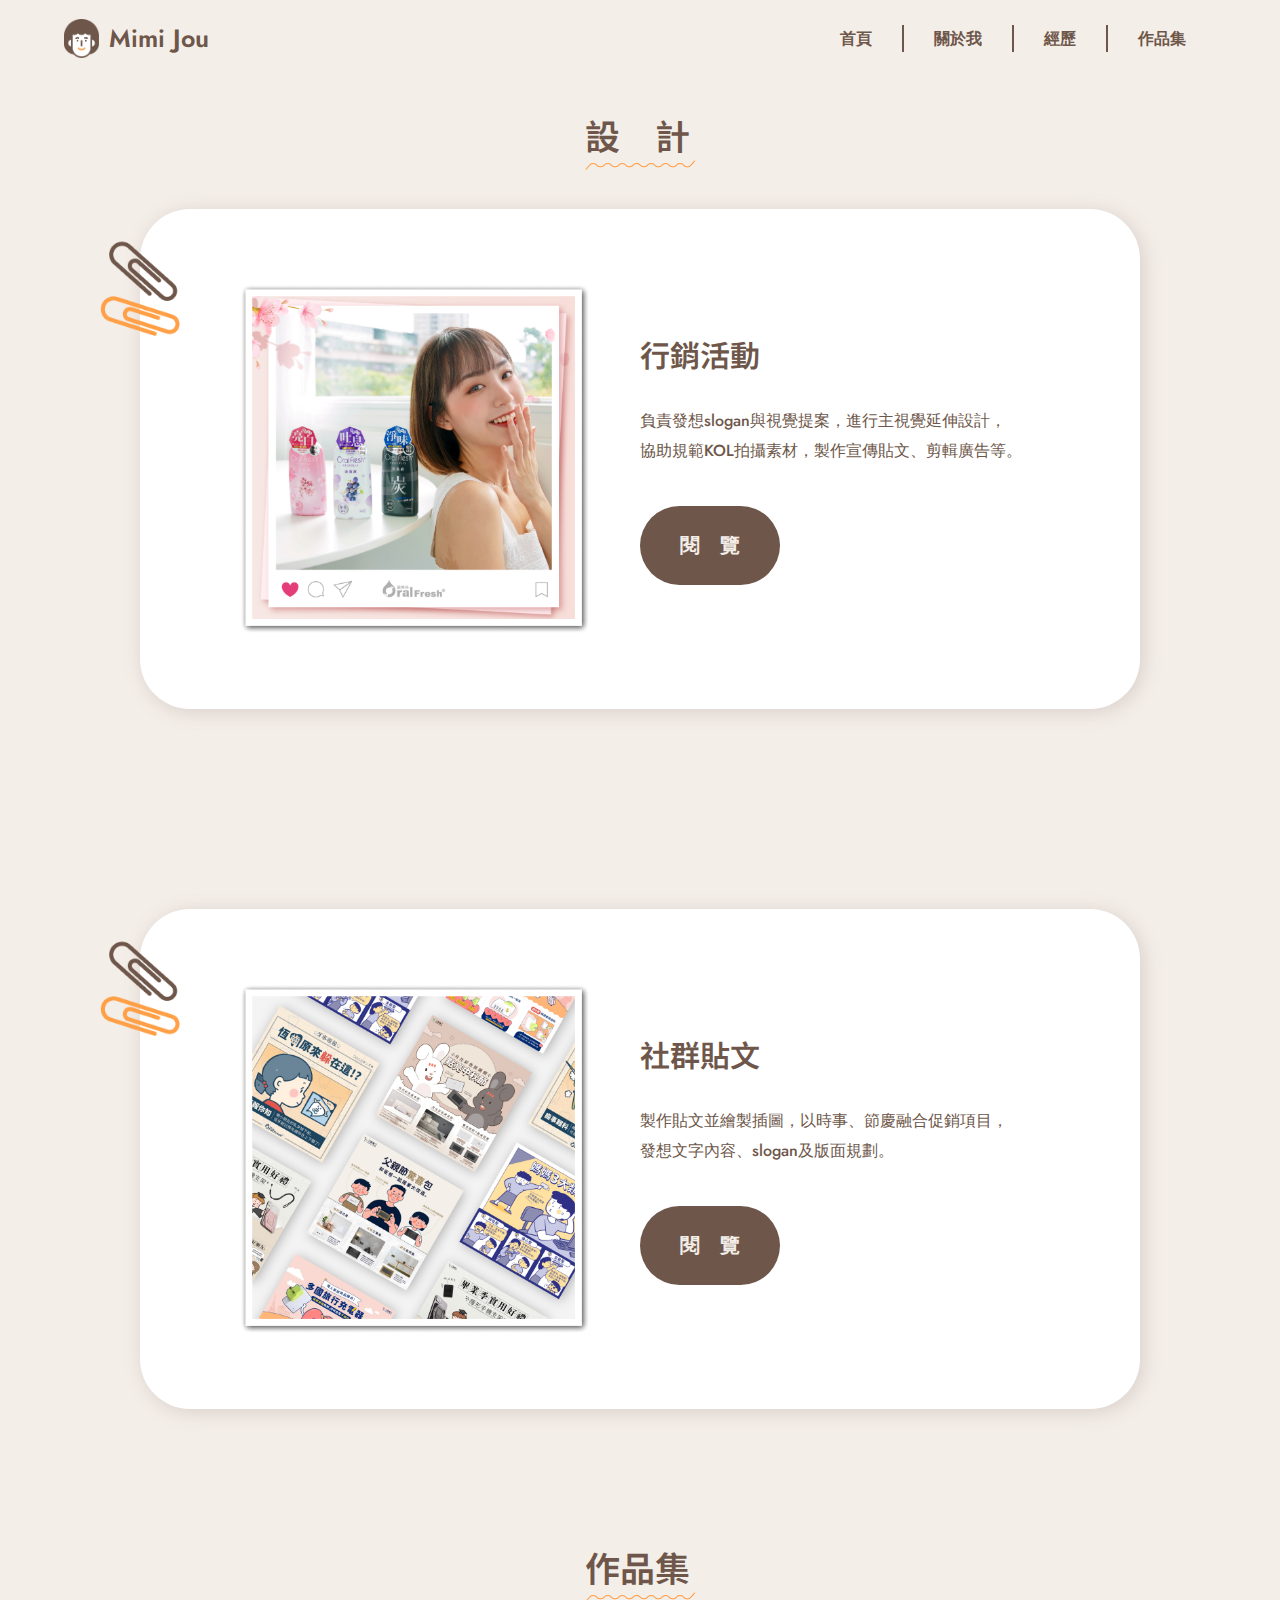
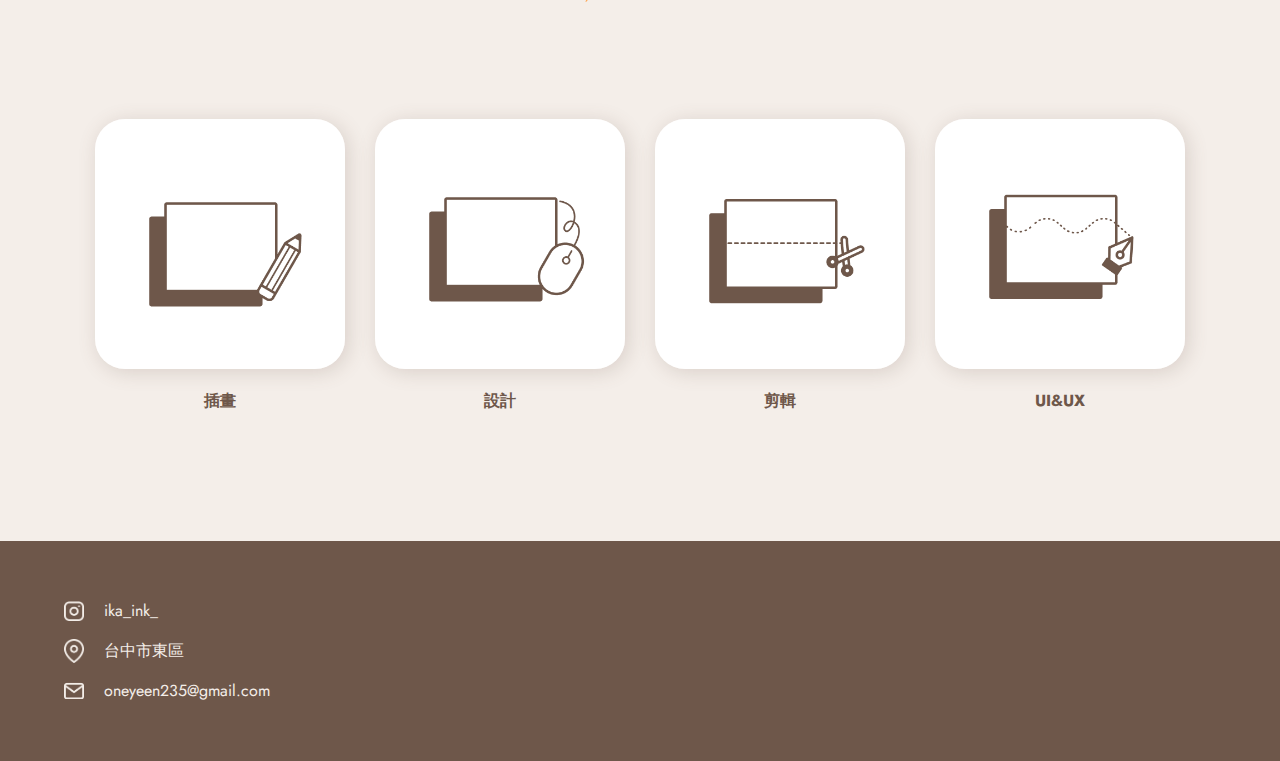
==== work-design.html @ e5b15209 "更新網址/手機板" ====
<!DOCTYPE html>
<html lang="en">
  <head>
    <meta charset="UTF-8" />
    <meta name="viewport" content="width=device-width, initial-scale=1.0" />
    <title>Mimi</title>
     <!-- css -->
    <link rel="stylesheet" href="../css/style.css" />
    <link rel="stylesheet" href="../css/work.css" />
    <!-- 字體 -->
    <link rel="preconnect" href="https://fonts.googleapis.com" />
    <link rel="preconnect" href="https://fonts.gstatic.com" crossorigin />
    <link
      href="https://fonts.googleapis.com/css2?family=Jost:wght@200;300;700&family=Noto+Sans+TC:wght@100;800&display=swap"
      rel="stylesheet"
    />
    <link rel="stylesheet" />
    <link rel="preconnect" href="https://fonts.googleapis.com" />
    <link rel="preconnect" href="https://fonts.gstatic.com" crossorigin />
    <link
      href="https://fonts.googleapis.com/css2?family=Jost:wght@700&display=swap"
      rel="stylesheet"
    />
    <link rel="preconnect" href="https://fonts.googleapis.com" />
    <link rel="preconnect" href="https://fonts.gstatic.com" crossorigin />
    <link
      href="https://fonts.googleapis.com/css2?family=Jost:wght@700&family=Noto+Sans+TC:wght@100;800&display=swap"
      rel="stylesheet"
    />
  </head>
  <!--設計-->
  <body>
    <!--導覽列-->
        <!--手機-->
        <ul class="nav-list-phone">
          <li class="nav-item-phone"><a href="/index.html">首頁</a></li>
          <li class="nav-item-phone"><a href="#">關於我</a></li>
          <li class="nav-item-phone"><a href="#">經歷</a></li>
          <li class="nav-item-phone"><a href="#">作品集</a></li>
         </ul>
         <!--電腦-->
        <section class="nav-outside">
          <nav class="navbar">
            <a class="nav-logo" href="/index.html">
              <div class="nav-logo-img">
                <img src="./img/頭.png" alt="" />
              </div>
              <span>Mimi Jou</span>
            </a>
            <ul class="nav-list">
              <li class="nav-item"><a href="/index.html">首頁</a></li>
              <li class="nav-item"><a href="#">關於我</a></li>
              <li class="nav-item"><a href="#">經歷</a></li>
              <li class="nav-item"><a href="#">作品集</a></li>
            </ul>
            <!--隱藏選單-->
            <img class="nav-list-img"src="./img/三.png" alt="" />
          </nav>
        </section>
    <!--作品-->
    <section class="draw">
      <!-- 標題 -->
      <div class="draw-title">
        <h1>設　計</h1>
        <img src="../img/底線.png" />
      </div>
      <!-- 設計1 -->
      <div class="draw-board">
        <!-- 裝飾 -->
        <img class="paper-clip" src="../img/迴紋針.png" />
        <!-- 圖片 -->
        <img class="draw-pht1" src="../img/design-1.png" />
        <img class="draw-pht2" src="../img/./紙.png" />
        <!-- 文字 -->
        <div class="draw-content">
          <h1>行銷活動</h1>
          <p>
            負責發想slogan與視覺提案，進行主視覺延伸設計，
          </br>協助規範KOL拍攝素材，製作宣傳貼文、剪輯廣告等。</p>
          <!-- 按鈕 -->
          <a
            target="_blank"
            class="draw-btn"
            href="https://dribbble.com/shots/23225949-?utm_source=Clipboard_Shot&utm_campaign=Mimi1999&utm_content=%E8%A1%8C%E9%8A%B7%E6%B4%BB%E5%8B%95%E8%A8%AD%E8%A8%88-%E6%AB%BB%E6%AB%BB%E6%9C%9F%E7%9B%BC&utm_medium=Social_Share&utm_source=Clipboard_Shot&utm_campaign=Mimi1999&utm_content=%E8%A1%8C%E9%8A%B7%E6%B4%BB%E5%8B%95%E8%A8%AD%E8%A8%88-%E6%AB%BB%E6%AB%BB%E6%9C%9F%E7%9B%BC&utm_medium=Social_Share"
            >閱　覽
          </a>
        </div>
      </div>
      <!-- 設計2 -->
      <div class="draw-board">
        <!-- 裝飾 -->
        <img class="paper-clip" src="../img/迴紋針.png" />
        <!-- 圖片 -->
        <img class="draw-pht1" src="../img/design-2.png" />
        <img class="draw-pht2" src="../img/./紙.png" />
        <!-- 文字 -->
        <div class="draw-content">
          <h1>社群貼文</h1>
          <p>
            製作貼文並繪製插圖，以時事、節慶融合促銷項目，
          </br>發想文字內容、slogan及版面規劃。
          </p>
          <!-- 按鈕 -->
          <a
            target="_blank"
            class="draw-btn"
            href="https://dribbble.com/shots/23232921-?utm_source=Clipboard_Shot&utm_campaign=Mimi1999&utm_content=%E7%A4%BE%E7%BE%A4%E8%B2%BC%E6%96%87%E8%A8%AD%E8%A8%88&utm_medium=Social_Share&utm_source=Clipboard_Shot&utm_campaign=Mimi1999&utm_content=%E7%A4%BE%E7%BE%A4%E8%B2%BC%E6%96%87%E8%A8%AD%E8%A8%88&utm_medium=Social_Share"
            >閱　覽
          </a>
        </div>
      </div>
    </section>
         <!--作品選項-->
         <section class="work">
          <div class="work-title">
            <h1>作品集</h1>
            <img src="../img/底線.png" />
          </div>
          <div class="work-item">
            <div class="item-box">
              <a  href="./work-draw.html" class="work-draw"></a>
              <p>插畫</p>
            </div>
            <div class="item-box">
              <a  href="./work-design.html" class="work-design"></a>
              <p>設計</p>
            </div>
            <div class="item-box">
              <a  href="./work-vedio.html" class="work-vedio"></a>
              <p>剪輯</p>
            </div>
            <div class="item-box">
              <a  href="./work-UI.html" class="work-UI"></a>
              <p>UI&UX</p>
          </div>
            </div>
        </section> 
    <!--資訊-->
    <section class="lowest">
      <div class="information">
         <div class="information-item">
         <img src="../img/🦆 ig.png"/><p>ika_ink_</p>
         </div>
       <div class="information-item">
         <img src="../img/🦆 map.png"/><p>台中市東區</p>
       </div>
         <div class="information-item">
         <img src="../img/🦆 mail.png"/><p>oneyeen235@gmail.com</p>
         </div>
       </div>
    </section>
  </body>
</html>
---- css/style.css ----
* {
  margin: 0;
  padding: 0;
  box-sizing: border-box;
  text-decoration: none;
  list-style: none;
}
body {
  position: relative;
  background-color: #f4eee9;
  margin-top: 76.77px;
}
/*導覽器*/
.nav-outside {
  display: flex;
  width: 100%;
  height: 76.77px;
  background-color: #f4eee9;
  position: fixed;
  top: 0;
  margin: 0 auto;
  z-index: 900;
}
.navbar {
  display: flex;
  max-width: 1400px;
  width: 95%;
  align-items: center;
  justify-content: space-between;
  padding: 16px 32px;
  background-color: #f4eee9;
  margin: 0 auto;
  top: 0;
  z-index: 1000;
}
.nav-logo {
  display: flex;
  align-items: center;
  gap: 10px;
}
.nav-logo span:hover {
  display: flex;
  color: #ff9f46;
  transition: all 0.5s;
}
.nav-logo span {
  color: #6e574a;
  font-family: Jost;
  font-size: 30px;
  font-style: normal;
  font-weight: 600;
  line-height: normal;
  transition: all 0.5s;
}
.nav-logo-img {
  width: 40px;
  height: auto;
}
.nav-logo-img img {
  width: 100%;
  height: auto;
  object-fit: contain;
  display: flex;
  align-items: center;
  justify-content: center;
}
.nav-list {
  display: flex;
  align-items: center;
  justify-content: center;
}
.nav-item {
  padding: 2px 30px;
  border-right: 2px solid #6e574a;
}
.nav-item a {
  display: inline-block;
  color: #6e574a;
  font-weight: bolder;
  font-family: "Jost", sans-serif;
  font-size: 20px;
  transition: all 0.2s;
}
.nav-item a:hover {
  display: inline-block;
  transition: all 0.5s;
  transform: translateY(-5px);
}
.nav-item:last-child {
  border: none;
}
/*手機*/
.nav-list-phone {
  display: none;
  width: 100;
  height: 104px;
  align-items: center;
  justify-content: center;
  background-color: #6e574a;
}
.nav-item-phone {
  padding: 1px 20px;
  border-right: 2px solid #f4eee9;
}
.nav-item-phone a {
  display: inline-block;
  color: #f4eee9;
  font-weight: bolder;
  font-family: "Jost", sans-serif;
  font-size: 14px;
  transition: all 0.2s;
}
.nav-item-phone a:hover {
  display: inline-block;
  transition: all 0.5s;
  transform: translateY(-5px);
}
.nav-item-phone:last-child {
  border: none;
}
.nav-list-img {
  display: none;
  width: 12px;
  height: 12px;
}
@media (max-width: 1440px) {
  .nav-logo-img {
    width: 35px;
    height: auto;
  }
  .nav-logo span {
    font-size: 25px;
  }
  .nav-item a {
    font-size: 16px;
  }
}
@media (max-width: 1200px) {
  .nav-logo-img {
    width: 35px;
    height: auto;
  }
  .nav-logo span {
    font-size: 25px;
  }
  .nav-item a {
    font-size: 16px;
  }
}
@media (max-width: 900px) {
  .nav-logo-img {
    width: 30px;
    height: auto;
  }
  .nav-logo span {
    font-size: 25px;
  }
}
@media (max-width: 520px) {
  .nav-outside {
    width: 100%;
  }
  .navbar {
    width: 90%;
    align-items: center;
    justify-content: space-between;
    padding: 0px 32px 0px 32px;
    margin: 0;
  }
  .nav-list-img {
    display: flex;
    width: 12px;
    height: 12px;
  }
  .nav-logo span {
    font-size: 25px;
  }
  .nav-logo-img {
    width: 30px;
    height: auto;
  }
  .nav-item {
    display: none;
  }
  .nav-outside {
    justify-content: center;
  }
}
/*作品集*/
.work {
  display: flex;
  max-width: 1400px;
  width: 95%;
  height: 700px;
  padding: 72px 32px;
  margin: 0 auto;
  flex-direction: column;
  justify-content: center;
}
.work-title {
  display: flex;
  height: 100px;
  background-color: #f4eee9;
  flex-direction: column;
}
.work-title h1 {
  color: #6e574a;
  font-size: 35px;
  font-weight: 600;
  margin: 0px;
  font-family: "Jost", sans-serif;
  font-family: "Noto Sans TC", sans-serif;
}
.work-title img {
  width: 110px;
  height: 10px;
  flex-shrink: 0;
  margin-bottom: 30px;
}
.work-item {
  display: flex;
  flex-direction: row;
  gap: 50px;
}
.item-box {
  display: flex;
  flex-direction: column;
  justify-content: center;
  align-items: center;
  width: 300px;
  height: 400px;
  gap: 20px;
}
.item-box p {
  color: #6e574a;
  font-weight: bolder;
  font-family: "Jost", sans-serif;
  font-size: 20px;
}
.work-draw {
  width: 300px;
  height: 300px;
  border-radius: 30px;
  transition: all 0.3s;
  background: center / cover url("../img/0插畫.png") no-repeat;
  box-shadow: 3px 3px 20px 0px rgba(110, 87, 74, 0.2);
}
.work-draw:hover {
  transition: all 0.2s;
  background: center / cover url("../img/0插畫2.png") no-repeat;
  box-shadow: 3px 3px 20px 0px rgba(254, 129, 26, 0.26);
  transform: translateY(-8px);
}
.work-design {
  width: 300px;
  height: 300px;
  border-radius: 30px;
  transition: all 0.3s;
  background: center / cover url("../img/0設計.png") no-repeat;
  box-shadow: 3px 3px 20px 0px rgba(110, 87, 74, 0.2);
}
.work-design:hover {
  transition: all 0.2s;
  background: center / cover url("../img/0設計2.png") no-repeat;
  box-shadow: 3px 3px 20px 0px rgba(254, 129, 26, 0.26);
  transform: translateY(-8px);
}
.work-vedio {
  width: 300px;
  height: 300px;
  border-radius: 30px;
  transition: all 0.3s;
  background: center / cover url("../img/0剪輯.png") no-repeat;
  box-shadow: 3px 3px 20px 0px rgba(110, 87, 74, 0.2);
}
.work-vedio:hover {
  transition: all 0.2s;
  background: center / cover url("../img/0剪輯2.png") no-repeat;
  box-shadow: 3px 3px 20px 0px rgba(254, 129, 26, 0.26);
  transform: translateY(-8px);
}
.work-UI {
  width: 300px;
  height: 300px;
  border-radius: 30px;
  transition: all 0.3s;
  background: center / cover url("../img/0UI.png") no-repeat;
  box-shadow: 3px 3px 20px 0px rgba(110, 87, 74, 0.2);
}
.work-UI:hover {
  transition: all 0.2s;
  background: center / cover url("../img/0UI2.png") no-repeat;
  box-shadow: 3px 3px 20px 0px rgba(254, 129, 26, 0.26);
  transform: translateY(-8px);
}
@media (max-width: 1440px) {
  .work {
    align-items: center;
    gap: 50px;
  }
  .work-item {
    gap: 30px;
  }
  .item-box {
    width: 250px;
    height: 350px;
    gap: 20px;
  }
  .item-box p {
    font-size: 16px;
  }
  .work-draw {
    width: 250px;
    height: 250px;
  }
  .work-design {
    width: 250px;
    height: 250px;
  }
  .work-vedio {
    width: 250px;
    height: 250px;
  }
  .work-UI {
    width: 250px;
    height: 250px;
  }
}
@media (max-width: 1200px) {
  .work {
    height: 600px;
    gap: 30px;
  }
  .work-title h1 {
    font-size: 25px;
    font-weight: 600;
  }
  .work-title img {
    width: 80px;
    height: auto;
    flex-shrink: 0;
    margin-bottom: 30px;
  }
  .work-item {
    gap: 20px;
  }
  .item-box {
    width: 200px;
    height: 250px;
    gap: 20px;
  }
  .item-box p {
    font-size: 16px;
  }
  .work-draw {
    width: 200px;
    height: 200px;
    background: center / cover url("../img/0插畫2.png") no-repeat;
  }
  .work-design {
    width: 200px;
    height: 200px;
    background: center / cover url("../img/0設計2.png") no-repeat;
  }
  .work-vedio {
    width: 200px;
    height: 200px;
    background: center / cover url("../img/0剪輯2.png") no-repeat;
  }
  .work-UI {
    width: 200px;
    height: 200px;
    background: center / cover url("../img/0UI2.png") no-repeat;
  }
}
@media (max-width: 900px) {
  .work {
    height: 900px;
    gap: 20px;
  }
  .work-item {
    width: 600px;
    display: flex;
    flex-direction: row;
    justify-content: center;
    flex-wrap: wrap;
    gap: 30px;
  }
  .work-title h1 {
    font-size: 20px;
  }
  .work-title img {
    width: 60px;
    height: auto;
  }
}
@media (max-width: 520px) {
  .work {
    height: 600px;
    padding: 0px 32px;
    justify-content: flex-start;
    gap: 0;
  }
  .work-item {
    width: 320px;
    gap: 10px;
  }
  .item-box {
    width: 150px;
    height: 200px;
    gap: 20px;
  }
  .item-box p {
    font-size: 14px;
  }
  .work-draw {
    width: 150px;
    height: 150px;
    background: center / cover url("../img/0插畫2.png") no-repeat;
  }
  .work-design {
    width: 150px;
    height: 150px;
    background: center / cover url("../img/0設計2.png") no-repeat;
  }
  .work-vedio {
    width: 150px;
    height: 150px;
    background: center / cover url("../img/0剪輯2.png") no-repeat;
  }
  .work-UI {
    width: 150px;
    height: 150px;
    background: center / cover url("../img/0UI2.png") no-repeat;
  }
}
/*資訊欄*/
.lowest {
  background-color: #6e574a;
  display: flex;
  width: 100%;
  height: 220px;
  justify-content: center;
}
.information {
  display: flex;
  max-width: 1400px;
  width: 95%;
  padding: 32px;
  flex-direction: column;
  justify-content: center;
  align-items: flex-start;
}
.information-item {
  display: flex;
  height: 40px;
  width: 200px;
  flex-direction: row;
  align-items: center;
  gap: 20px;
}
.information-item p {
  color: #f4eee9;
  font-family: Jost;
  font-size: 16px;
  font-weight: 400;
  text-align: left;
}
.information-item img {
  width: 20px;
  height: auto;
}
@media (max-width: 900px) {
  .information-item p {
    font-size: 14px;
    font-weight: 400;
    text-align: left;
  }
  .information-item img {
    width: 16px;
    height: auto;
  }
}
---- css/work.css ----
/*作品頁*/
.draw {
  display: flex;
  max-width: 1400px;
  width: 95%;
  padding: 32px 32px 32px 32px;
  margin: 0 auto;
  gap: 200px;
  flex-direction: column;
  justify-content: flex-start;
  position: relative;
}
/*標題*/
.draw-title {
  display: flex;
  height: 100px;
  background-color: #f4eee9;
  flex-direction: column;
  margin-bottom: -200px;
}
.draw-title h1 {
  color: #6e574a;
  font-size: 35px;
  font-weight: 600;
  margin: 0px;
  font-family: "Jost", sans-serif;
  font-family: "Noto Sans TC", sans-serif;
}
.draw-title img {
  width: 110px;
  height: 10px;
  flex-shrink: 0;
  margin-bottom: 30px;
}
/*白板*/
.draw-board {
  display: flex;
  width: 1327px;
  height: 704px;
  border-radius: 50px;
  background: #fff;
  justify-content: center;
  flex-direction: row;
  align-content: center;
  align-items: center;
  gap: 100px;
  box-shadow: 3px 3px 20px 0px rgba(110, 87, 74, 0.2);
  position: relative;
}
.draw-board:hover .draw-pht1 {
  transform: rotate(4deg);
  transition: all 0.5s;
}
.draw-board:hover .draw-pht2 {
  transform: rotate(-4deg);
  transition: all 0.5s;
}
.draw-board h1 {
  color: #6e574a;
  font-size: 30px;
  font-weight: 600;
  margin-bottom: 30px;
  font-family: "Jost", sans-serif;
  font-family: "Noto Sans TC", sans-serif;
}
.draw-board p {
  color: #6e574a;
  text-align: left;
  font-family: "Jost";
  font-size: 16px;
  font-weight: 500;
  line-height: 30px;
}
.paper-clip {
  position: absolute;
  top: 30px;
  left: -40px;
}
.draw-pht1 {
  width: 495px;
  height: 495px;
  transition: all 0.2s;
  z-index: 2;
}
.draw-pht2 {
  width: 495px;
  height: 495px;
  transition: all 0.2s;
  position: absolute;
  z-index: 1;
  left: 118px;
}
.draw-content {
  width: 495px;
  height: 495px;
  display: flex;
  flex-direction: column;
  justify-content: center;
  align-items: flex-start;
}
.draw-btn {
  font-size: 20px;
  font-weight: 600;
  color: #f4eee9;
  font-family: "Jost", sans-serif;
  background-color: #6e574a;
  border-radius: 50px;
  font-family: "Jost", sans-serif;
  border: 0px solid #6e574a;
  display: inline-block;
  padding: 25px 40px 25px 40px;
  margin: 40px 7px 0px 0px;
  transition: all 0.5s;
  box-shadow: #6e574a(0, 0, 0, 0.35) 0px 5px 15px;
  text-decoration: none;
}
.draw-btn:hover {
  box-shadow: 0px 10px 10px 0px rgba(110, 87, 74, 0.2);
  transform: scale(1.03);
  transform: translateY(-8px);
  cursor: pointer;
  transition: all 0.2s;
}
.draw-btn:active {
  box-shadow: 0px 4px 8px rgba(110, 87, 74, 0.2);
  transform: scale(0.98);
}
@media (max-width: 1440px) {
  .draw {
    align-items: center;
  }
  .paper-clip {
    position: absolute;
    width: 80px;
    height: auto;
    top: 30px;
    left: -40px;
  }
  .draw-board {
    width: 1000px;
    height: 500px;
    padding-top: 50px;
    padding-bottom: 50px;
    justify-content: center;
    flex-direction: row;
    align-content: center;
    align-items: center;
    gap: 50px;
    position: relative;
  }
  .draw-content {
    width: 400px;
    height: 350px;
  }
  .draw-pht1 {
    width: 350px;
    height: 350px;
    transition: all 0.2s;
    z-index: 2;
  }
  .draw-pht2 {
    width: 350px;
    height: 350px;
    transition: all 0.2s;
    position: absolute;
    z-index: 1;
    top: 75px;
    left: 100px;
  }
}
@media (max-width: 1200px) {
  .draw {
    align-items: center;
    gap: 100px;
  }
  .draw-title {
    margin-bottom: -100px;
  }
  .draw-title h1 {
    font-size: 25px;
    font-weight: 600;
  }
  .draw-title img {
    width: 80px;
    height: auto;
    flex-shrink: 0;
    margin-bottom: 30px;
  }
  .paper-clip {
    width: 70px;
    height: auto;
    top: 20px;
    left: -40px;
  }
  .draw-board {
    width: 840px;
    height: 480px;
    padding-top: 50px;
    padding-bottom: 50px;
    gap: 50px;
  }
  .draw-content {
    width: 350px;
    height: 350px;
  }
  .draw-btn {
    font-size: 16px;
    padding: 20px 35px 20px 35px;
    margin: 30px 0px 0px 0px;
  }
  .draw-board h1 {
    font-size: 25px;
  }
  .draw-board p {
    color: #6e574a;
    text-align: left;
    font-family: "Jost";
    font-size: 14px;
    font-weight: 500;
    line-height: 30px;
  }
  .draw-pht1 {
    width: 300px;
    height: 300px;
    transform: rotate(4deg);
  }
  .draw-pht2 {
    width: 300px;
    height: 300px;
    top: 90px;
    left: 70px;
    transform: rotate(-4deg);
  }
}
@media (max-width: 900px) {
  .draw {
    align-items: center;
  }
  .paper-clip {
    width: 70px;
    height: auto;
    top: 20px;
    left: -40px;
  }
  .draw-board {
    width: 560px;
    height: 620px;
    padding-top: 50px;
    padding-bottom: 50px;
    flex-direction: column;
    justify-content: center;
    gap: 30px;
  }
  .draw-content {
    width: 350px;
    height: 250px;
    align-items: center;
  }
  .draw-btn {
    font-size: 16px;
    padding: 20px 35px 20px 35px;
    margin: 20px 0px 0px 0px;
  }
  .draw-board h1 {
    font-size: 25px;
    margin-bottom: 10px;
  }
  .draw-board p {
    color: #6e574a;
    text-align: left;
    font-family: "Jost";
    font-size: 14px;
    font-weight: 500;
    line-height: 25px;
  }
  .draw-pht1 {
    width: 300px;
    height: 300px;
    transform: rotate(4deg);
  }
  .draw-pht2 {
    width: 300px;
    height: 300px;
    top: 50px;
    left: 130px;
    transform: rotate(-4deg);
  }
}
@media (max-width: 520px) {
  .draw {
    align-items: center;
    gap: 100px;
    margin-bottom: 40px;
  }
  .draw-title h1 {
    color: #6e574a;
    font-size: 20px;
  }
  .draw-title img {
    width: 60px;
    height: auto;
  }
  .draw-board {
    width: 290px;
    height: 500px;
    padding-top: 40px;
    padding-bottom: 40px;
    gap: 30px;
  }
  .paper-clip {
    width: 50px;
    height: auto;
    top: 20px;
    left: -20px;
  }
  .draw-content {
    width: 180px;
    height: 200px;
    gap: 20px;
  }
  .draw-btn {
    font-size: 14px;
    padding: 15px 30px 15px 30px;
    margin: 0px 0px 0px 0px;
  }
  .draw-board h1 {
    font-size: 20px;
    margin-bottom: 0px;
  }
  .draw-board p {
    color: #6e574a;
    text-align: center;
    font-family: "Jost";
    font-size: 14px;
    font-weight: 500;
    line-height: 20px;
  }
  .draw-pht1 {
    width: 188px;
    height: 188px;
    transform: rotate(4deg);
  }
  .draw-pht2 {
    width: 188px;
    height: 188px;
    top: 40px;
    left: 50px;
    transform: rotate(-4deg);
  }
}
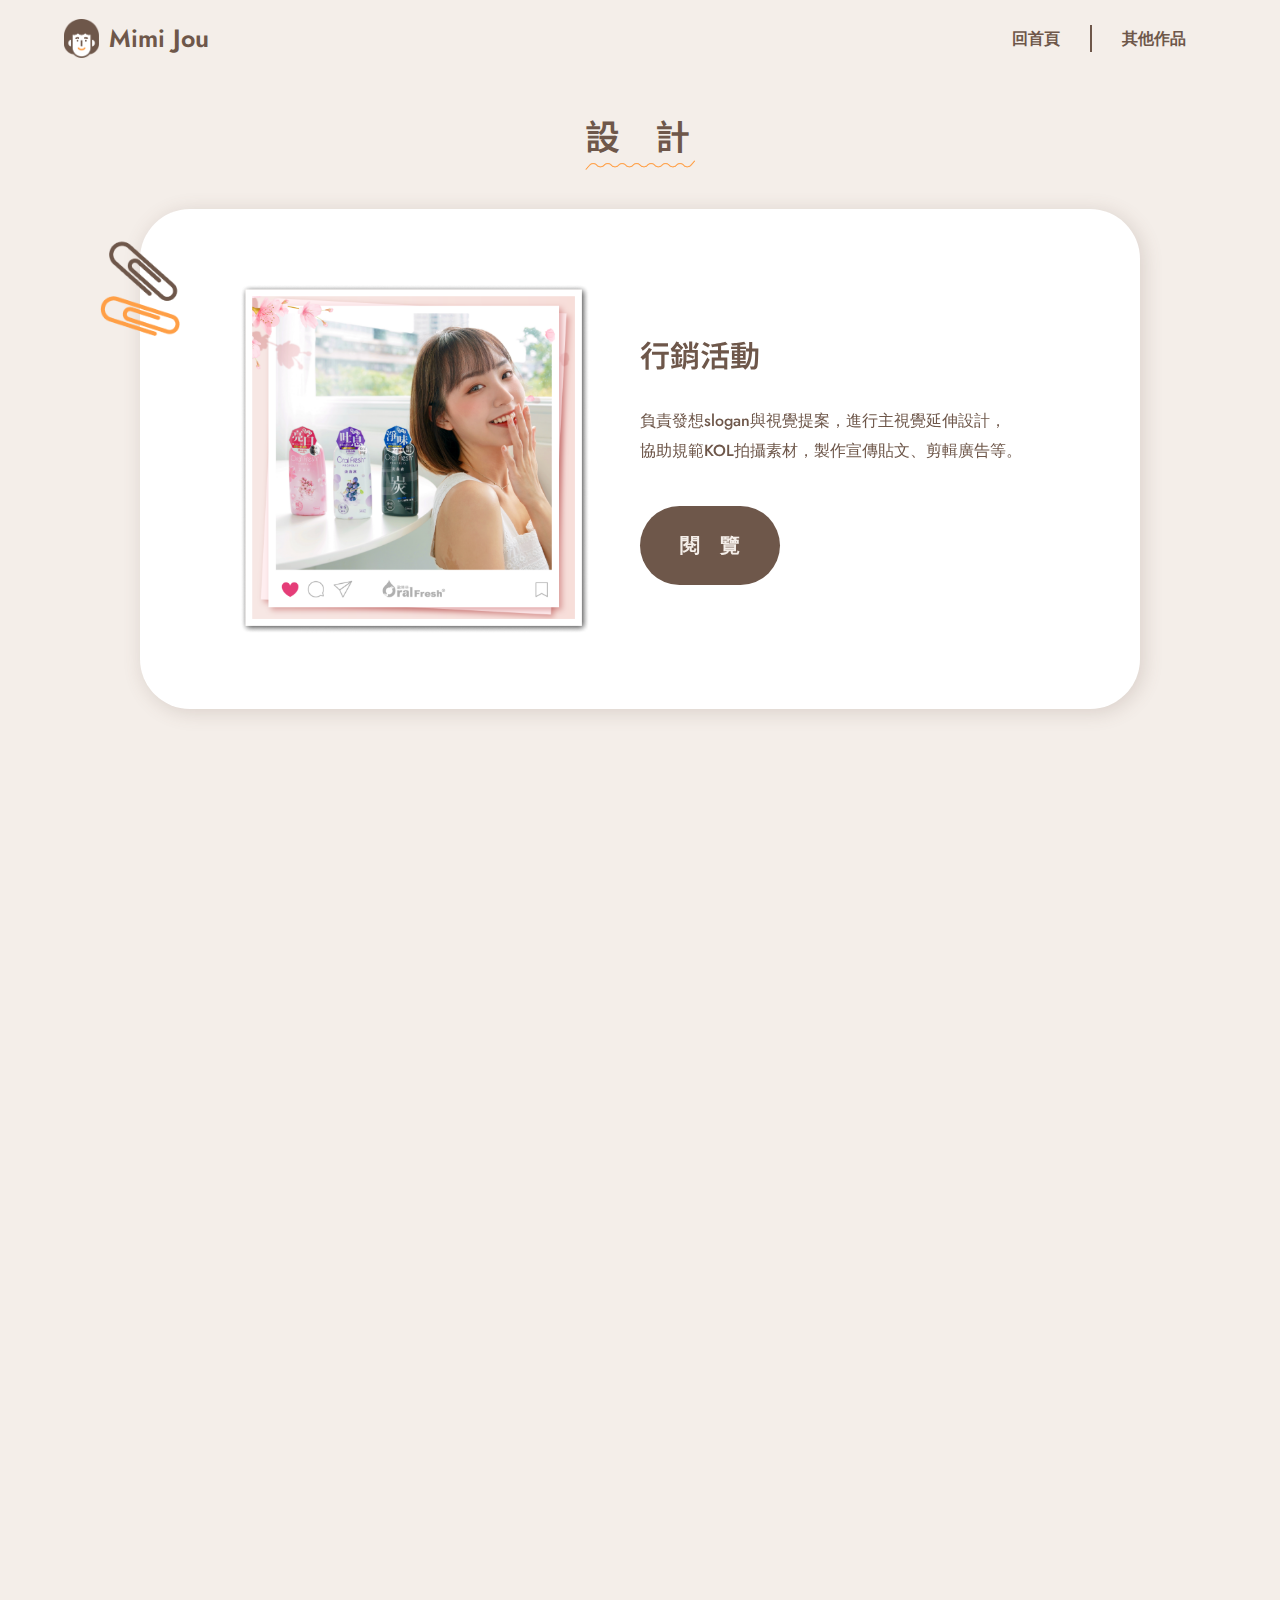
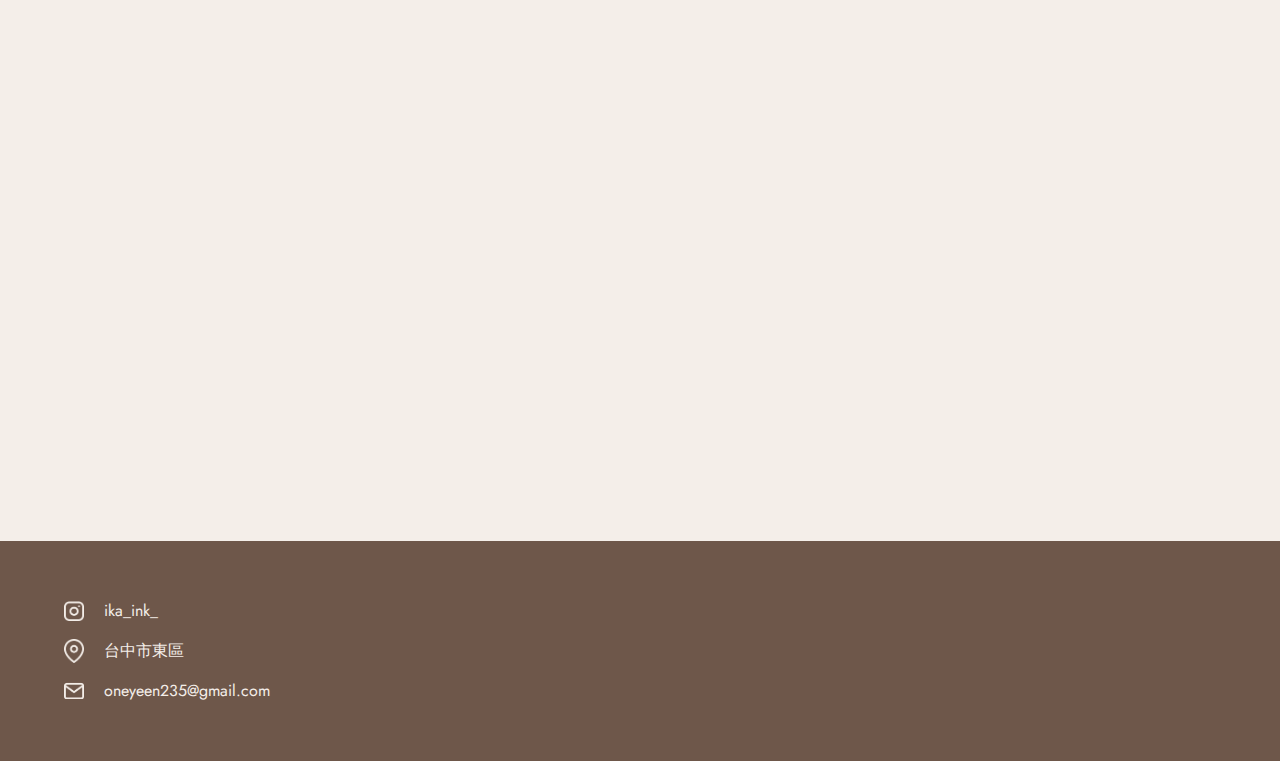
==== commit 72914865: "增加JS/修改icon" ====
--- a/work-design.html
+++ b/work-design.html
@@ -1,6 +1,7 @@
 <!DOCTYPE html>
 <html lang="en">
   <head>
+    <link rel="shortcut icon" href="favicon.ico" type="image/x-icon">
     <meta charset="UTF-8" />
     <meta name="viewport" content="width=device-width, initial-scale=1.0" />
     <title>Mimi</title>
@@ -27,45 +28,48 @@
       href="https://fonts.googleapis.com/css2?family=Jost:wght@700&family=Noto+Sans+TC:wght@100;800&display=swap"
       rel="stylesheet"
     />
+    <link href="https://unpkg.com/aos@2.3.1/dist/aos.css" rel="stylesheet">
   </head>
   <!--設計-->
   <body>
     <!--導覽列-->
-        <!--手機-->
-        <ul class="nav-list-phone">
-          <li class="nav-item-phone"><a href="/index.html">首頁</a></li>
-          <li class="nav-item-phone"><a href="#">關於我</a></li>
-          <li class="nav-item-phone"><a href="#">經歷</a></li>
-          <li class="nav-item-phone"><a href="#">作品集</a></li>
-         </ul>
-         <!--電腦-->
-        <section class="nav-outside">
-          <nav class="navbar">
-            <a class="nav-logo" href="/index.html">
-              <div class="nav-logo-img">
-                <img src="./img/頭.png" alt="" />
-              </div>
-              <span>Mimi Jou</span>
-            </a>
-            <ul class="nav-list">
-              <li class="nav-item"><a href="/index.html">首頁</a></li>
-              <li class="nav-item"><a href="#">關於我</a></li>
-              <li class="nav-item"><a href="#">經歷</a></li>
-              <li class="nav-item"><a href="#">作品集</a></li>
-            </ul>
-            <!--隱藏選單-->
-            <img class="nav-list-img"src="./img/三.png" alt="" />
-          </nav>
-        </section>
+     <!--手機-->
+     <ul class="nav-list-phone">
+      <li class="nav-item-phone"><a class="nav-link" href="/index.html">回首頁</a></li>
+      <li class="nav-item-phone"><a class="nav-link" href="#work">其他作品</a></li>
+     </ul>
+     <!--電腦-->
+    <section class="nav-outside">
+      <nav class="navbar">
+        <a class="nav-logo" href="/index.html">
+          <div class="nav-logo-img">
+            <img src="./img/頭.png" alt="" />
+          </div>
+          <span>Mimi Jou</span>
+        </a>
+        <ul class="nav-list">
+          <li class="nav-item"><a class="nav-link" href="/index.html">回首頁</a></li>
+          <li class="nav-item"><a class="nav-link" href="#work">其他作品</a></li>
+        </ul>
+         <!--隱藏選單-->
+      <button type="button" class="nav-list-btn">
+        <img class="nav-list-img"src="./img/三.png" alt="btn"/>
+      </button>
+      </nav>
+    </section>
     <!--作品-->
     <section class="draw">
       <!-- 標題 -->
-      <div class="draw-title">
+      <div class="draw-title"
+      data-aos="fade-up" 
+      data-aos-duration="2000" >
         <h1>設　計</h1>
         <img src="../img/底線.png" />
       </div>
       <!-- 設計1 -->
-      <div class="draw-board">
+      <div class="draw-board"
+      data-aos="fade-up" 
+      data-aos-duration="2000" data-aos-delay="300" >
         <!-- 裝飾 -->
         <img class="paper-clip" src="../img/迴紋針.png" />
         <!-- 圖片 -->
@@ -81,13 +85,15 @@
           <a
             target="_blank"
             class="draw-btn"
-            href="https://dribbble.com/shots/23225949-?utm_source=Clipboard_Shot&utm_campaign=Mimi1999&utm_content=%E8%A1%8C%E9%8A%B7%E6%B4%BB%E5%8B%95%E8%A8%AD%E8%A8%88-%E6%AB%BB%E6%AB%BB%E6%9C%9F%E7%9B%BC&utm_medium=Social_Share&utm_source=Clipboard_Shot&utm_campaign=Mimi1999&utm_content=%E8%A1%8C%E9%8A%B7%E6%B4%BB%E5%8B%95%E8%A8%AD%E8%A8%88-%E6%AB%BB%E6%AB%BB%E6%9C%9F%E7%9B%BC&utm_medium=Social_Share"
+            href="https://western-chatter-58e.notion.site/2aa04c3f11c0478a86a04f8f24e9259a"
             >閱　覽
           </a>
         </div>
       </div>
       <!-- 設計2 -->
-      <div class="draw-board">
+      <div class="draw-board"
+      data-aos="fade-up" 
+      data-aos-duration="2000" data-aos-delay="300" >
         <!-- 裝飾 -->
         <img class="paper-clip" src="../img/迴紋針.png" />
         <!-- 圖片 -->
@@ -104,14 +110,17 @@
           <a
             target="_blank"
             class="draw-btn"
-            href="https://dribbble.com/shots/23232921-?utm_source=Clipboard_Shot&utm_campaign=Mimi1999&utm_content=%E7%A4%BE%E7%BE%A4%E8%B2%BC%E6%96%87%E8%A8%AD%E8%A8%88&utm_medium=Social_Share&utm_source=Clipboard_Shot&utm_campaign=Mimi1999&utm_content=%E7%A4%BE%E7%BE%A4%E8%B2%BC%E6%96%87%E8%A8%AD%E8%A8%88&utm_medium=Social_Share"
+            href="https://western-chatter-58e.notion.site/4ddc59882c8a41039d4ee57b9f42bd33"
             >閱　覽
           </a>
         </div>
       </div>
     </section>
          <!--作品選項-->
-         <section class="work">
+         <section id="work" class="work"
+         data-aos="fade-up" 
+      data-aos-duration="2000" data-aos-delay="300" 
+      data-aos-once="false">
           <div class="work-title">
             <h1>作品集</h1>
             <img src="../img/底線.png" />
@@ -149,5 +158,8 @@
          </div>
        </div>
     </section>
+    <div class="overlay"></div>
+    <script src="https://unpkg.com/aos@2.3.1/dist/aos.js"></script>
+    <script src="./JS/index.js"></script>
   </body>
 </html>
--- a/css/style.css
+++ b/css/style.css
@@ -92,11 +92,19 @@
 /*手機*/
 .nav-list-phone {
   display: none;
-  width: 100;
+  position: fixed;
+  top: -100%;
+  left: 0;
+  width: 100%;
   height: 104px;
   align-items: center;
   justify-content: center;
   background-color: #6e574a;
+  z-index: 9999;
+  transition: all 0.8s;
+}
+.nav-list-btn {
+  display: none;
 }
 .nav-item-phone {
   padding: 1px 20px;
@@ -123,6 +131,23 @@
   width: 12px;
   height: 12px;
 }
+.nav-list-phone.active {
+  top: 0%;
+}
+.overlay {
+  width: 100%;
+  height: 100%;
+  background-color: #f4eee9;
+  opacity: 0.2;
+  position: fixed;
+  z-index: 9000;
+  top: 0;
+  left: 0;
+  display: none;
+}
+.overlay.active {
+  display: flex;
+}
 @media (max-width: 1440px) {
   .nav-logo-img {
     width: 35px;
@@ -157,11 +182,20 @@
   }
 }
 @media (max-width: 520px) {
+  .nav-list-phone {
+    display: flex;
+  }
+  .nav-list-btn {
+    display: flex;
+    border: none;
+    padding: 8px 12px;
+    cursor: pointer;
+  }
   .nav-outside {
     width: 100%;
   }
   .navbar {
-    width: 90%;
+    width: 95%;
     align-items: center;
     justify-content: space-between;
     padding: 0px 32px 0px 32px;
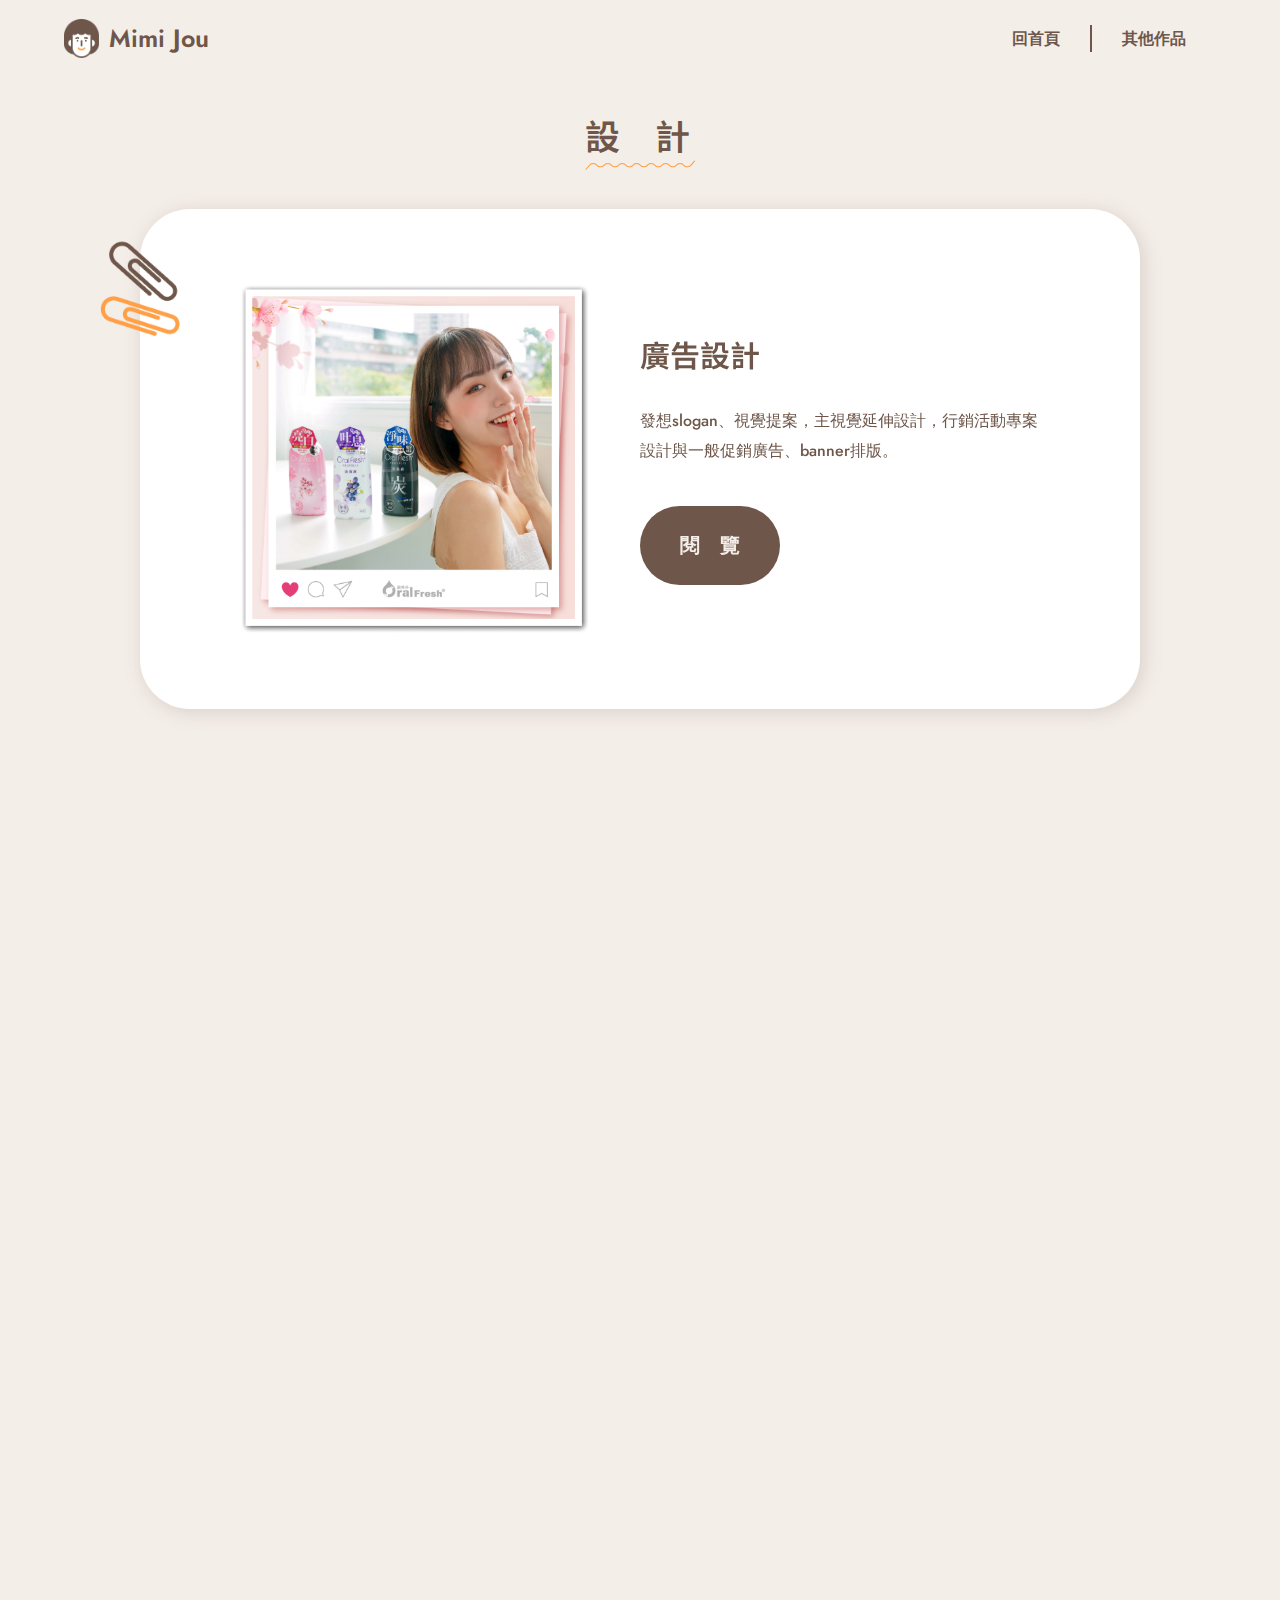
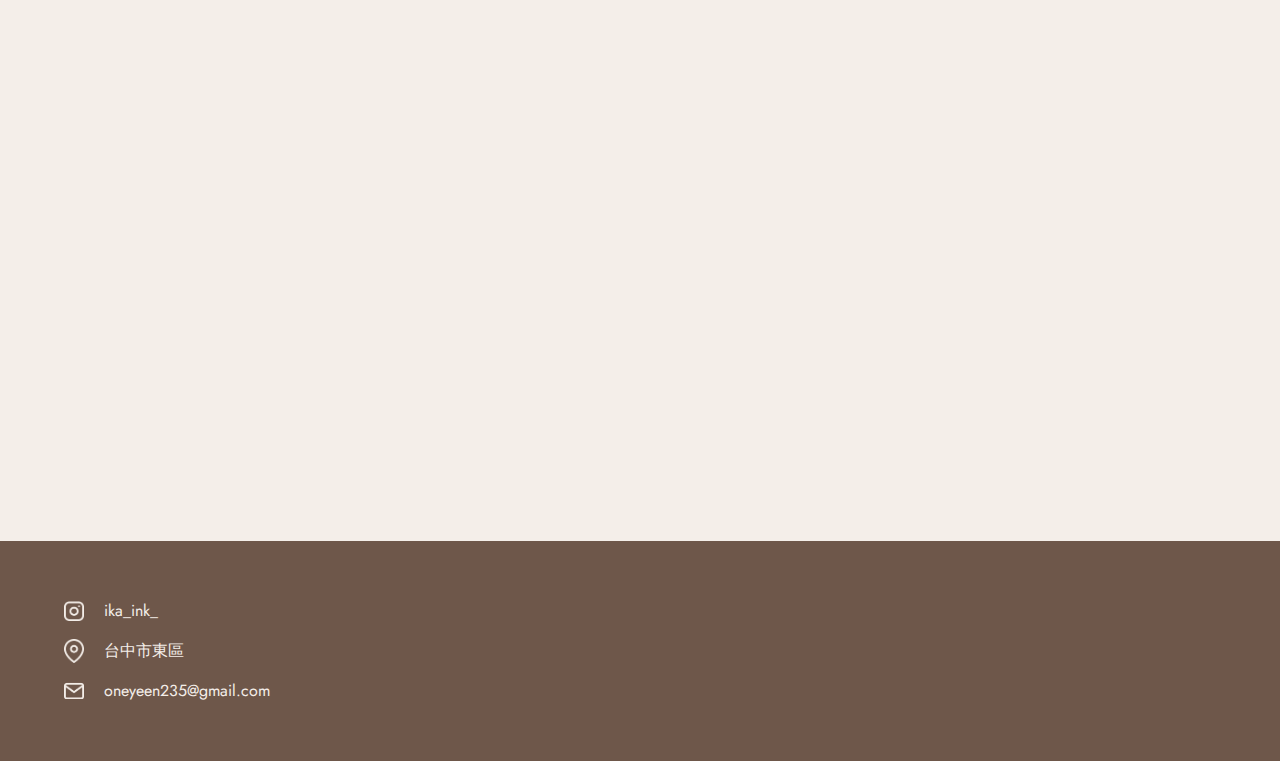
==== commit 9c147d76: "修改設計作品文字" ====
--- a/work-design.html
+++ b/work-design.html
@@ -1,11 +1,11 @@
 <!DOCTYPE html>
 <html lang="en">
   <head>
-    <link rel="shortcut icon" href="favicon.ico" type="image/x-icon">
+    <link rel="shortcut icon" href="favicon.ico" type="image/x-icon" />
     <meta charset="UTF-8" />
     <meta name="viewport" content="width=device-width, initial-scale=1.0" />
-    <title>Mimi</title>
-     <!-- css -->
+    <title>Mimi的個人網站-設計</title>
+    <!-- css -->
     <link rel="stylesheet" href="../css/style.css" />
     <link rel="stylesheet" href="../css/work.css" />
     <!-- 字體 -->
@@ -28,17 +28,21 @@
       href="https://fonts.googleapis.com/css2?family=Jost:wght@700&family=Noto+Sans+TC:wght@100;800&display=swap"
       rel="stylesheet"
     />
-    <link href="https://unpkg.com/aos@2.3.1/dist/aos.css" rel="stylesheet">
+    <link href="https://unpkg.com/aos@2.3.1/dist/aos.css" rel="stylesheet" />
   </head>
   <!--設計-->
   <body>
     <!--導覽列-->
-     <!--手機-->
-     <ul class="nav-list-phone">
-      <li class="nav-item-phone"><a class="nav-link" href="/index.html">回首頁</a></li>
-      <li class="nav-item-phone"><a class="nav-link" href="#work">其他作品</a></li>
-     </ul>
-     <!--電腦-->
+    <!--手機-->
+    <ul class="nav-list-phone">
+      <li class="nav-item-phone">
+        <a class="nav-link" href="/index.html">回首頁</a>
+      </li>
+      <li class="nav-item-phone">
+        <a class="nav-link" href="#work">其他作品</a>
+      </li>
+    </ul>
+    <!--電腦-->
     <section class="nav-outside">
       <nav class="navbar">
         <a class="nav-logo" href="/index.html">
@@ -47,29 +51,36 @@
           </div>
           <span>Mimi Jou</span>
         </a>
-        <ul class="nav-list">
-          <li class="nav-item"><a class="nav-link" href="/index.html">回首頁</a></li>
-          <li class="nav-item"><a class="nav-link" href="#work">其他作品</a></li>
-        </ul>
-         <!--隱藏選單-->
-      <button type="button" class="nav-list-btn">
-        <img class="nav-list-img"src="./img/三.png" alt="btn"/>
-      </button>
+        <div class="nav-list-box">
+          <li class="nav-item">
+            <a class="nav-link" href="/index.html">回首頁</a>
+          </li>
+          <ul class="nav-list">
+            <li class="nav-item">
+              <a class="nav-link" href="#work">其他作品</a>
+            </li>
+          </ul>
+        </div>
+        <!--隱藏選單-->
+        <button type="button" class="nav-list-btn">
+          <img class="nav-list-img" src="./img/三.png" alt="btn" />
+        </button>
       </nav>
     </section>
     <!--作品-->
     <section class="draw">
       <!-- 標題 -->
-      <div class="draw-title"
-      data-aos="fade-up" 
-      data-aos-duration="2000" >
+      <div class="draw-title" data-aos="fade-up" data-aos-duration="2000">
         <h1>設　計</h1>
         <img src="../img/底線.png" />
       </div>
       <!-- 設計1 -->
-      <div class="draw-board"
-      data-aos="fade-up" 
-      data-aos-duration="2000" data-aos-delay="300" >
+      <div
+        class="draw-board"
+        data-aos="fade-up"
+        data-aos-duration="2000"
+        data-aos-delay="300"
+      >
         <!-- 裝飾 -->
         <img class="paper-clip" src="../img/迴紋針.png" />
         <!-- 圖片 -->
@@ -77,10 +88,10 @@
         <img class="draw-pht2" src="../img/./紙.png" />
         <!-- 文字 -->
         <div class="draw-content">
-          <h1>行銷活動</h1>
+          <h1>廣告設計</h1>
           <p>
-            負責發想slogan與視覺提案，進行主視覺延伸設計，
-          </br>協助規範KOL拍攝素材，製作宣傳貼文、剪輯廣告等。</p>
+            發想slogan、視覺提案，主視覺延伸設計，行銷活動專案設計與一般促銷廣告、banner排版。
+          </p>
           <!-- 按鈕 -->
           <a
             target="_blank"
@@ -91,9 +102,7 @@
         </div>
       </div>
       <!-- 設計2 -->
-      <div class="draw-board"
-      data-aos="fade-up" 
-      data-aos-duration="2000" data-aos-delay="300" >
+      <div class="draw-board" data-aos="fade-up" data-aos-duration="2000">
         <!-- 裝飾 -->
         <img class="paper-clip" src="../img/迴紋針.png" />
         <!-- 圖片 -->
@@ -103,8 +112,7 @@
         <div class="draw-content">
           <h1>社群貼文</h1>
           <p>
-            製作貼文並繪製插圖，以時事、節慶融合促銷項目，
-          </br>發想文字內容、slogan及版面規劃。
+            負責貼文版面規劃、排版設計，文案撰寫與插圖繪製。依據時事與公司規範進行發想與設計。
           </p>
           <!-- 按鈕 -->
           <a
@@ -116,47 +124,53 @@
         </div>
       </div>
     </section>
-         <!--作品選項-->
-         <section id="work" class="work"
-         data-aos="fade-up" 
-      data-aos-duration="2000" data-aos-delay="300" 
-      data-aos-once="false">
-          <div class="work-title">
-            <h1>作品集</h1>
-            <img src="../img/底線.png" />
-          </div>
-          <div class="work-item">
-            <div class="item-box">
-              <a  href="./work-draw.html" class="work-draw"></a>
-              <p>插畫</p>
-            </div>
-            <div class="item-box">
-              <a  href="./work-design.html" class="work-design"></a>
-              <p>設計</p>
-            </div>
-            <div class="item-box">
-              <a  href="./work-vedio.html" class="work-vedio"></a>
-              <p>剪輯</p>
-            </div>
-            <div class="item-box">
-              <a  href="./work-UI.html" class="work-UI"></a>
-              <p>UI&UX</p>
-          </div>
-            </div>
-        </section> 
+    <!--作品選項-->
+    <section
+      id="work"
+      class="work"
+      data-aos="fade-up"
+      data-aos-duration="2000"
+      data-aos-once="false"
+    >
+      <div class="work-title">
+        <h1>作品集</h1>
+        <img src="../img/底線.png" />
+      </div>
+      <div class="work-item">
+        <div class="item-box">
+          <a href="./work-draw.html" class="work-draw"></a>
+          <p>插畫</p>
+        </div>
+        <div class="item-box">
+          <a href="./work-design.html" class="work-design"></a>
+          <p>設計</p>
+        </div>
+        <div class="item-box">
+          <a href="./work-vedio.html" class="work-vedio"></a>
+          <p>剪輯</p>
+        </div>
+        <div class="item-box">
+          <a href="./work-UI.html" class="work-UI"></a>
+          <p>UI&UX</p>
+        </div>
+      </div>
+    </section>
     <!--資訊-->
     <section class="lowest">
       <div class="information">
-         <div class="information-item">
-         <img src="../img/🦆 ig.png"/><p>ika_ink_</p>
-         </div>
-       <div class="information-item">
-         <img src="../img/🦆 map.png"/><p>台中市東區</p>
-       </div>
-         <div class="information-item">
-         <img src="../img/🦆 mail.png"/><p>oneyeen235@gmail.com</p>
-         </div>
-       </div>
+        <div class="information-item">
+          <img src="../img/🦆 ig.png" />
+          <p>ika_ink_</p>
+        </div>
+        <div class="information-item">
+          <img src="../img/🦆 map.png" />
+          <p>台中市東區</p>
+        </div>
+        <div class="information-item">
+          <img src="../img/🦆 mail.png" />
+          <p>oneyeen235@gmail.com</p>
+        </div>
+      </div>
     </section>
     <div class="overlay"></div>
     <script src="https://unpkg.com/aos@2.3.1/dist/aos.js"></script>
--- a/css/style.css
+++ b/css/style.css
@@ -9,6 +9,7 @@
   position: relative;
   background-color: #f4eee9;
   margin-top: 76.77px;
+  overflow-x: hidden;
 }
 /*導覽器*/
 .nav-outside {
@@ -64,10 +65,30 @@
   align-items: center;
   justify-content: center;
 }
+.nav-list-box {
+  display: flex;
+}
 .nav-list {
   display: flex;
   align-items: center;
   justify-content: center;
+}
+.nav-item-2 {
+  padding: 2px 30px;
+  border-right: 2px solid #6e574a;
+}
+.nav-item-2 a {
+  display: inline-block;
+  color: #6e574a;
+  font-weight: bolder;
+  font-family: "Jost", sans-serif;
+  font-size: 20px;
+  transition: all 0.2s;
+}
+.nav-item-2 a:hover {
+  display: inline-block;
+  transition: all 0.5s;
+  transform: translateY(-5px);
 }
 .nav-item {
   padding: 2px 30px;
@@ -105,6 +126,7 @@
 }
 .nav-list-btn {
   display: none;
+  background-color: #f4eee9;
 }
 .nav-item-phone {
   padding: 1px 20px;
@@ -159,6 +181,9 @@
   .nav-item a {
     font-size: 16px;
   }
+  .nav-item-2 a {
+    font-size: 16px;
+  }
 }
 @media (max-width: 1200px) {
   .nav-logo-img {
@@ -171,6 +196,9 @@
   .nav-item a {
     font-size: 16px;
   }
+  .nav-item-2 a {
+    font-size: 16px;
+  }
 }
 @media (max-width: 900px) {
   .nav-logo-img {
@@ -182,6 +210,9 @@
   }
 }
 @media (max-width: 520px) {
+  .nav-list-box {
+    display: none;
+  }
   .nav-list-phone {
     display: flex;
   }
@@ -190,6 +221,7 @@
     border: none;
     padding: 8px 12px;
     cursor: pointer;
+    background-color: #f4eee9;
   }
   .nav-outside {
     width: 100%;
--- a/css/work.css
+++ b/css/work.css
@@ -60,6 +60,7 @@
   font-size: 30px;
   font-weight: 600;
   margin-bottom: 30px;
+  text-align: center;
   font-family: "Jost", sans-serif;
   font-family: "Noto Sans TC", sans-serif;
 }
@@ -98,6 +99,12 @@
   justify-content: center;
   align-items: flex-start;
 }
+.draw-btn-box {
+  display: flex;
+  gap: 14px;
+  flex-direction: row;
+  justify-content: flex-start;
+}
 .draw-btn {
   font-size: 20px;
   font-weight: 600;
@@ -106,7 +113,7 @@
   background-color: #6e574a;
   border-radius: 50px;
   font-family: "Jost", sans-serif;
-  border: 0px solid #6e574a;
+  border: 0px solid;
   display: inline-block;
   padding: 25px 40px 25px 40px;
   margin: 40px 7px 0px 0px;
@@ -122,6 +129,33 @@
   transition: all 0.2s;
 }
 .draw-btn:active {
+  box-shadow: 0px 4px 8px rgba(110, 87, 74, 0.2);
+  transform: scale(0.98);
+}
+.draw-btn-2 {
+  font-size: 20px;
+  font-weight: 600;
+  color: #f4eee9;
+  font-family: "Jost", sans-serif;
+  background-color: #b25f2f;
+  border-radius: 50px;
+  font-family: "Jost", sans-serif;
+  border: 0px solid;
+  display: inline-block;
+  padding: 25px 40px 25px 40px;
+  margin: 40px 7px 0px 0px;
+  transition: all 0.5s;
+  box-shadow: #B25F2F(0, 0, 0, 0.35) 0px 5px 15px;
+  text-decoration: none;
+}
+.draw-btn-2:hover {
+  box-shadow: 0px 10px 10px 0px rgba(110, 87, 74, 0.2);
+  transform: scale(1.03);
+  transform: translateY(-8px);
+  cursor: pointer;
+  transition: all 0.2s;
+}
+.draw-btn-2:active {
   box-shadow: 0px 4px 8px rgba(110, 87, 74, 0.2);
   transform: scale(0.98);
 }
@@ -205,7 +239,12 @@
   }
   .draw-btn {
     font-size: 16px;
-    padding: 20px 35px 20px 35px;
+    padding: 20px 30px 20px 30px;
+    margin: 30px 0px 0px 0px;
+  }
+  .draw-btn-2 {
+    font-size: 16px;
+    padding: 20px 30px 20px 30px;
     margin: 30px 0px 0px 0px;
   }
   .draw-board h1 {
@@ -232,7 +271,7 @@
     transform: rotate(-4deg);
   }
 }
-@media (max-width: 900px) {
+@media (max-width: 920px) {
   .draw {
     align-items: center;
   }
@@ -258,7 +297,12 @@
   }
   .draw-btn {
     font-size: 16px;
-    padding: 20px 35px 20px 35px;
+    padding: 20px 30px 20px 30px;
+    margin: 20px 0px 0px 0px;
+  }
+  .draw-btn-2 {
+    font-size: 16px;
+    padding: 20px 30px 20px 30px;
     margin: 20px 0px 0px 0px;
   }
   .draw-board h1 {
@@ -267,7 +311,7 @@
   }
   .draw-board p {
     color: #6e574a;
-    text-align: left;
+    text-align: center;
     font-family: "Jost";
     font-size: 14px;
     font-weight: 500;
@@ -318,9 +362,20 @@
     height: 200px;
     gap: 20px;
   }
+  .draw-btn-box {
+    display: flex;
+    gap: 8px;
+    flex-direction: row;
+    justify-content: flex-start;
+  }
   .draw-btn {
     font-size: 14px;
-    padding: 15px 30px 15px 30px;
+    padding: 15px 22px 15px 22px;
+    margin: 0px 0px 0px 0px;
+  }
+  .draw-btn-2 {
+    font-size: 14px;
+    padding: 15px 22px 15px 22px;
     margin: 0px 0px 0px 0px;
   }
   .draw-board h1 {
